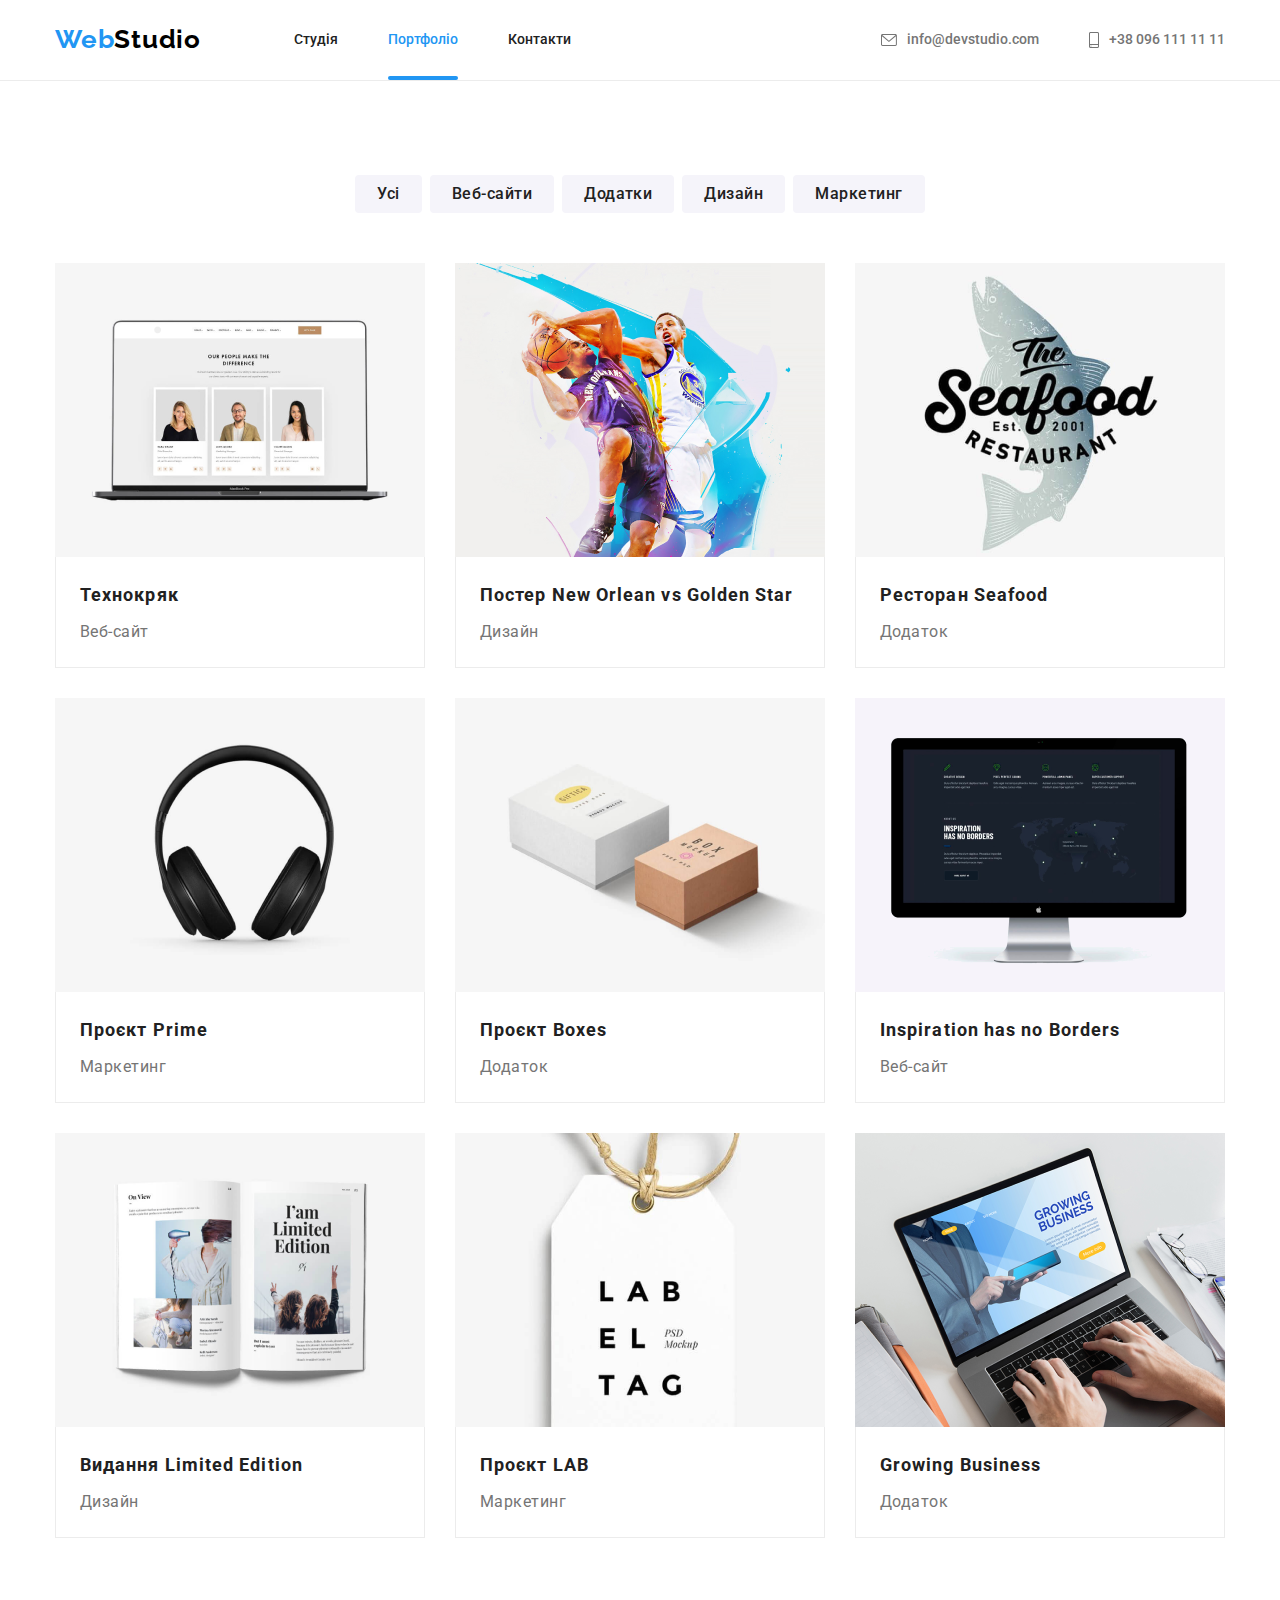
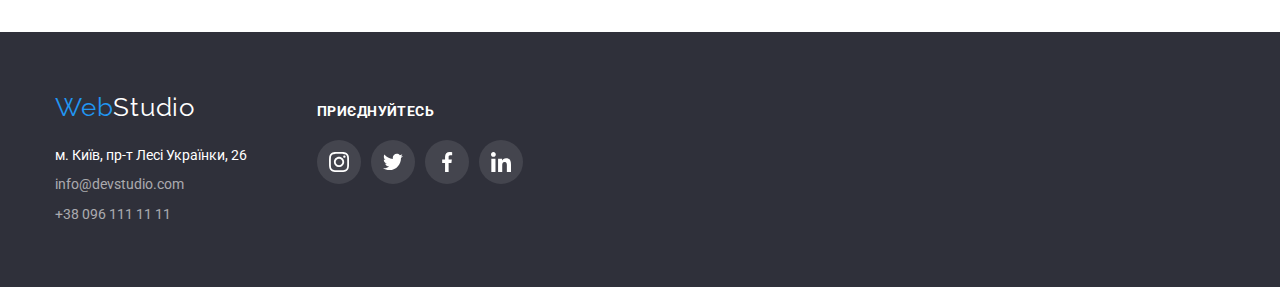
==== portfolio.html @ 10135404 "1" ====
<!DOCTYPE html>
<html lang="uk">

<head>
    <meta charset="UTF-8">
    <meta http-equiv="X-UA-Compatible" content="IE=edge">
    <meta name="viewport" content="width=device-width, initial-scale=1.0">
    <title>Document</title>
    <link rel="stylesheet" href="https://cdnjs.cloudflare.com/ajax/libs/modern-normalize/1.1.0/modern-normalize.min.css">
    <link rel="stylesheet" href="./css/styles.css">
    <link rel="preconnect" href="https://fonts.googleapis.com">
    <link rel="preconnect" href="https://fonts.gstatic.com" crossorigin>
    <link href="https://fonts.googleapis.com/css2?family=Raleway:wght@700&family=Roboto:wght@400;500;700&display=swap"
        rel="stylesheet">
</head>

<body>
    <header class="header">
    <div class="container header-conteiner">
        <nav class="header-nav">
        <a class="link-logo" href="/">Web<span class="logo-second">Studio</span></a>
        <ul class="general-menu">
            <li>
                <a class="link-nav " href="./index.html">Студія</a>
            </li>
            <li>
                <a class="link-nav current" href="#">Портфоліо</a>
            </li>
            <li>
                <a class="link-nav" href="#">Контакти</a>
            </li>
        </ul>
        </nav>
        <ul class="general-kontakt">
            <li>
                <a class="link-contakt" href="info@devstudio.com">
                    <svg class="header-icon" width="16" height="12">
                        <use href="./images/icons.svg#icon-envelope"></use>
                    </svg>info@devstudio.com</a>
            </li>
            <li>
                <a class="link-contakt" href="+380961111111">
                    <svg class="header-icon" width="10" height="16">
                        <use href="./images/icons.svg#icon-smartphone"></use>
                    </svg>+38 096 111 11 11</a>
            </li>
        </ul>
    </div>
    </header>
    <main>
        <section class="section-portfolio">
        <div class="container">
        <ul class="secondary-menu">
            <li>
            <button  class="secondary-button" type="button">Усі</button>
            </li>
            <li>
                <button class="secondary-button" type="button">Веб-сайти</button>
            </li>
            <li>
                <button  class="secondary-button" type="button">Додатки</button>
            </li>
            <li>
                <button class="secondary-button" type="button">Дизайн</button>
            </li>
            <li>
                <button class="secondary-button" type="button">Маркетинг</button>
            </li>
        </ul>
        <h1 class="visually-hidden">Наші роботи</h1>
        <ul class="portfolio-card">
            <li class="container-portfolio"><a class="portfolio-link" href="#">
                <div class="img-portfolio"> <img  src="./images/portfolio1.jpg.png" alt="tehnohryak" width="370"  />
                    <p class="portfolio-opus">Ресурс пропонує комплексні пропозиції з різним рівнем функціоналу та сервісів. Все це дозволить відвідувачу
                        отримати
                        вичерпні відомості про компанію чи приватну особу.
                    </p>
                    </div>
                <div class="portfolio-text">
                <h3 class="title-text">Технокряк</h3>
                <p class="title-description">Веб-сайт</p>
            </div>
                </a>
            </li>
            <li class="container-portfolio">
                <a class="portfolio-link" href="#">
                    <div class="img-portfolio">
                    <img src="./images/portfolio2.jpg.png" alt="New Orlean vs Golden Star" width="370" />
                <p class="portfolio-opus">Ресурс пропонує комплексні пропозиції з різним рівнем функціоналу та сервісів. Все це
                    дозволить відвідувачу
                    отримати
                    вичерпні відомості про компанію чи приватну особу.
                </p>
                </div>
                    <div class="portfolio-text">
                <h3 class="title-text">Постер New Orlean vs Golden Star</h3>
                <p class="title-description">Дизайн</p>
                </div>
                </a>
            </li>
            <li class="container-portfolio">
                <a class="portfolio-link" href="#">
                    <div class="img-portfolio">
                    <img src="./images/portfolio3.jpg.png" alt="restaurant Seafood" width="370" />
                <p class="portfolio-opus">Ресурс пропонує комплексні пропозиції з різним рівнем функціоналу та сервісів. Все це
                    дозволить відвідувачу
                    отримати
                    вичерпні відомості про компанію чи приватну особу.
                </p>
                </div>
                    <div class="portfolio-text">
                <h3 class="title-text">Ресторан Seafood</h3>
                <p class="title-description">Додаток</p>
                </div>
                </a>
            </li>
            <li class="container-portfolio">
            <a class="portfolio-link" class="portfolio-link" href="#">
            <div class="img-portfolio">
                <img src="./images/portfolio4.jpg.png" alt="project Prime" width="370" />
                <p class="portfolio-opus">Ресурс пропонує комплексні пропозиції з різним рівнем функціоналу та сервісів. Все це
                    дозволить відвідувачу
                    отримати
                    вичерпні відомості про компанію чи приватну особу.
                </p>
                </div>
                <div class="portfolio-text">
                <h3 class="title-text">Проєкт Prime</h3>
                <p class="title-description">Маркетинг</p>
                </div>
                </a>
            </li>
            <li class="container-portfolio">
                <a class="portfolio-link" href="#">
                <div class="img-portfolio">
                    <img src="./images/portfolio5.jpg.png" alt="project Boxes" width="370" />
                <p class="portfolio-opus">Ресурс пропонує комплексні пропозиції з різним рівнем функціоналу та сервісів. Все це
                    дозволить відвідувачу
                    отримати
                    вичерпні відомості про компанію чи приватну особу.
                </p>
                </div>
                    <div class="portfolio-text">
                <h3 class="title-text">Проєкт Boxes</h3>
                <p class="title-description">Додаток</p>
                </div>
                </a>
            </li>
             <li class="container-portfolio">
                <a class="portfolio-link" href="#">
                <div class="img-portfolio">
                    <img src="./images/portfolio6.jpg.png" alt="Inspiration has no Borders" width="370" />
                <p class="portfolio-opus">Ресурс пропонує комплексні пропозиції з різним рівнем функціоналу та сервісів. Все це
                    дозволить відвідувачу
                    отримати
                    вичерпні відомості про компанію чи приватну особу.
                </p>
                </div>
                    <div class="portfolio-text">
                <h3 class="title-text">Inspiration has no Borders</h3>
                <p class="title-description">Веб-сайт</p>
                </div>
                </a>
            </li>
            <li class="container-portfolio">
                <a class="portfolio-link" href="#">
                <div class="img-portfolio">
                    <img src="./images/portfolio7.jpg.png" alt="edition Limited Edition" width="370" />
            <p class="portfolio-opus">Ресурс пропонує комплексні пропозиції з різним рівнем функціоналу та сервісів. Все це
                дозволить відвідувачу
                отримати
                вичерпні відомості про компанію чи приватну особу.
            </p>
            </div>
                    <div class="portfolio-text">
                <h3 class="title-text">Видання Limited Edition</h3>
                <p class="title-description">Дизайн</p>
                </div>
                </a>
            </li>
            <li class="container-portfolio">
                <a class="portfolio-link" href="#">
                    <div class="img-portfolio">
                    <img src="./images/portfolio8.jpg.png" alt="project lab" width="370" />
                <p class="portfolio-opus">Ресурс пропонує комплексні пропозиції з різним рівнем функціоналу та сервісів. Все це
                    дозволить відвідувачу
                    отримати
                    вичерпні відомості про компанію чи приватну особу.
                </p>
                </div>
                    <div class="portfolio-text">
                <h3 class="title-text">Проєкт LAB</h3>
                <p class="title-description">Маркетинг</p>
                </div>
                </a>
            </li>
            <li class="container-portfolio">
                <a class="portfolio-link" href="#">
                    <div class="img-portfolio">
                    <img src="./images/portfolio9.jpg.png" alt="Growing Business" width="370" />
                <p class="portfolio-opus">Ресурс пропонує комплексні пропозиції з різним рівнем функціоналу та сервісів. Все це
                    дозволить відвідувачу
                    отримати
                    вичерпні відомості про компанію чи приватну особу.
                </p>
                </div>
                    <div class="portfolio-text">
                <h3 class="title-text">Growing Business</h3>
                <p class="title-description">Додаток</p>
                </div>
                </a>
            </li>
        </ul>
        </div>
        </section>
    </main>
<footer class="section-footer">
    <div class="footer-all">
        <div class="container-adress">
            <a class="link-footer" href="/">Web<span
                    class="logo-second-footer">Studio</span></a>
            <address>
                <ul>
                    <li class="location-address"><a class="link-address" href="/">м. Київ, пр-т Лесі Українки, 26</a>
                    </li>
                    <li class="location-address"><a class="link-information"
                            href="info@devstudio.com">info@devstudio.com</a></li>
                    <li class="location-address"><a class="link-information" href="+380961111111">+38 096 111 11 11</a>
                    </li>
                </ul>
            </address>
        </div>
        <div class="footer-net">
            <p class="text-net">Приєднуйтесь</p>
            <ul class="footer-soc">
                <li>
                    <a href="" class="soc-link">
                        <svg class="footer-icon" width="20" height="20">
                            <use href="./images/icons.svg#icon-instagram"></use>
                        </svg>
                    </a>
                </li>
                <li>
                    <a href="" class="soc-link">
                        <svg class="footer-icon" width="20" height="20">
                            <use href="./images/icons.svg#icon-twitter"></use>
                        </svg>
                    </a>
                </li>
                <li>
                    <a href="" class="soc-link">
                        <svg class="footer-icon" width="20" height="20">
                            <use href="./images/icons.svg#icon-facebook"></use>
                        </svg>
                    </a>
                </li>
                <li>
                    <a href="" class="soc-link">
                        <svg class="footer-icon" width="20" height="20">
                            <use href="./images/icons.svg#icon-linkedin"></use>
                        </svg>
                    </a>
                </li>
            </ul>
        </div>
    </div>
</footer>
</body>

</html>
---- css/styles.css ----
:root {
    --color-primary: #757575;
    --color-brand: #2196f3;
    --color-accent: #212121;
    --color-active: #188CE8;
    --color-secondary-section: #f5f5f5;
    --collo-button: #f5f4fA;
    --color-section: #2f303a;
    --color-container: #eeeeee;
    --color-background: #ffffff;
}

body {
    color: var(--color-primary);
    font-size: 14px;
    font-family: "Roboto", sans-serif;
    font-weight: 400;
    background-color: var(--color-background)
}
ul {
    list-style-type: none;
}
 
h1,
h2,
h3,
h4,
h5,
h6,
p,
ul {
    padding: 0;
    margin: 0;
}

img {
    display: block;
    max-width: 100%;
    height: auto;

}

.section {
    padding-top: 94px;
    padding-bottom: 94px;
}

.section-portfolio {
    padding-bottom: 94px;
    padding-top: 94px;
}

.container {
    width: 100%;
    max-width: 1200px;
    margin: 0 auto;
    padding: 0 15px;

}
 
.section:nth-child(2) {
   padding-bottom: 0;
}

.content-img {
display: flex;
width: 270px;
height: 120px;
border-radius: 4px;
background-color: var(--collo-button);
margin-bottom: 30px;
justify-content: center;
align-items: center;
}


/* soc section*/
/* soc section*/

.command-soc {
    display: flex;
    justify-content: center;
    gap: 10px;
    padding-bottom: 30px;
}

.kommand-link {
    height: 44px;
    width: 44px;
    display: flex;
    align-items: center; 
    justify-content: center;
    border-radius: 50%;
    cursor: pointer;
    transition: background-color 250ms;
        transition-timing-function: cubic-bezier(0.4, 0, 0.2, 1);
}

.kommand-link:hover {
    background-color: var(--color-brand);
}

.net-icon {
    fill: #afb1b8;
    transition: fill 250ms;
    transition-timing-function: cubic-bezier(0.4, 0, 0.2, 1);
}

.kommand-link:hover .net-icon {
    fill: var(--color-background);
}



/* header */
/* header */
.header {
    padding: 24px 0 25px 0;
    border: 1px; 
    border-color: #ECECEC;
    border-bottom-style: solid;
}

.header-conteiner {
    display: flex;
    align-items: center;
}

.header-nav {
    flex-grow: 1;
    display: flex;
    align-items: center;
}

.link-logo {
    color: var(--color-brand);
    text-decoration: none;
    line-height: 1.2;
    font-family: Raleway;
    letter-spacing: 0.03em;
    font-weight: 700;
    font-size: 26px;

}

.logo-second {
    color: #000000;
}

.logo-second-footer {
    color: var(--color-background);
}

.general-menu {
    display: flex;
    gap: 50px;
    margin-left: 93px;
}

.link-nav {
    position: relative;
    position: relative;
    color: var(--color-accent);
    text-decoration: none;
    line-height: 1.14;
    font-weight: 500;
    transition: color 250ms;
    transition-timing-function: cubic-bezier(0.4, 0, 0.2, 1);
}


.link-nav:hover {
    color: var(--color-brand);
}

.link-nav:focus {
    color: var(--color-brand);
    font-weight: 500;
}

.link-nav:active {
    color: var var(--color-brand);
    font-weight: 500;
}

.link-nav.current {
    color: var(--color-brand);
}

.link-nav.current::after {
    position: absolute;
    display: block;
    width: 100%;
    height: 4px;
    margin-top: 28px;
    border-radius: 2px;
    background-color: var(--color-brand);
    content: '';
}


.general-kontakt {
    display: flex;
    gap: 50px;
}

.link-contakt {
    display: flex;
    align-items: center;
    color: var(--color-primary);
    text-decoration: none;
    line-height: 1.17;
    font-weight: 500; 
    transition: color 250ms;
    transition-timing-function: cubic-bezier(0.4, 0, 0.2, 1);
}

.header-icon {
    margin-right: 10px;
    fill: currentColor;
}

.link-contakt:hover {
    color: var(--color-brand); 
}
 

.link-contakt:focus {
    color: var(--color-active);
}

.link-contakt:active {
    color: var(--color-active);
}


/* base section*/
/* base section*/

.primary-section {
margin: 0 auto;
    background: var(--color-section);
    padding: 200px 0 200px 0;
    text-align: center;
    width: 100%;
    max-width: 1600px;
    height: 600px;
    align-content: center;
    background-image: linear-gradient(rgba(47, 48, 58, 0.4), rgba(47, 48, 58, 0.4)),
        url(../images/first.png);
    background-size: auto;
    background-repeat: no-repeat;
}

.list-text {
    display: flex;
    gap: 30px;
}

.list-content {
    width: 270px;
    text-align: left;
}

.section-sabtitle {
    margin-bottom: 10px;
    color: var(--color-accent);
    text-transform: uppercase;
    line-height: 1.14;
    font-weight: 700;
    letter-spacing: 0.03em;
}

.text-rede {
    line-height: 1.7;
    font-weight: 400;
    letter-spacing: 0.03em;
}

.section-caption {
    margin-bottom: 50px;
    color: var(--color-accent);
    line-height: 1.17;
    font-size: 36px;
    font-weight: 700;
    letter-spacing: 0.03em;
    text-align: center;
}

.pfoto-list {
    display: flex;
    gap: 30px;
    margin-top: 0;
}

.section-third {
    background-color: var(--collo-button);
    padding: 94px 0;
}

.command-list {
    display: flex;
    gap: 30px;
}

.team-card {
    background-color: var(--color-background);
    display: block;
    max-width: 100%;
    height: auto;
    border-radius: 0px 0px 4px 4px; 
    box-shadow: 0px 1px 3px rgba(0, 0, 0, 0.12),
        0px 1px 1px rgba(0, 0, 0, 0.14),
        0px 2px 1px rgba(0, 0, 0, 0.2);
}

.section-subject {
    padding-top: 30px;
    margin-bottom: 10px;
    color: var(--color-accent);
    line-height: 1.17;
    font-size: 16px;
    font-weight: 500;
    letter-spacing: 0.03em;
    text-align: center;
}

.text-desc {
    margin-bottom: 16px;
    line-height: 1.17;
    font-weight: 400;
    font-size: 16px;
    letter-spacing: 0.03em;
    text-align: center;
}

.conteinar-clients {
    display: flex;
    padding: 94px 0 94px;
}

.client-list {
    display: flex;
    gap: 30px;
}

.client-card {
    width: calc((100% - 15px) / 6);
    display: flex;

}

.klient-link:hover {
    border-color: var(--color-brand);
    fill: var(--color-brand);

}

.klient-link {
    width: 170px;
    height: 92px;
    display: flex;
    align-items: center;
    justify-content: center;
    border: 1px solid;
    border-radius: 4px;
    fill: #AFB1B8;
    border-color: #AFB1B8;
    transition: border-color 250ms, fill 250ms;
        transition-timing-function: cubic-bezier(0.4, 0, 0.2, 1);
}

.visually-hidden {
    position: absolute;
    white-space: nowrap;
    width: 1px;
    height: 1px;
    overflow: hidden;
    border: 0;
    padding: 0;
    clip: rect(0 0 0 0);
    clip-path: inset(50%);
    margin: -1px;
}

.portfolio-card {
    display: flex;
    flex-wrap: wrap;
    gap: 30px;
}

.container-portfolio {
    max-width: 370px;
}



/*section-text*/

.hero-title {
    color: var(--color-background);
    text-transform: uppercase;
    line-height: 1.36;
    font-size: 44px;
    font-weight: 900;
    letter-spacing: 0.06em;
    padding: 0;
    width: 696px;
    margin: 0 auto 30px auto;
    text-align: center;
}



.portfolio-text {
border: 1px #ECECEC solid;
padding: 20px 24px 20px 24px;
border-top: none;
}




.title-text {
    color: var(--color-accent);
    line-height: 2;
    font-size: 18px;
    font-weight: 700;
    text-decoration: none;
    letter-spacing: 0.06em; 
    text-align: left;
    margin-bottom: 4px;
}

.title-description {
    color: var(--color-primary);
    line-height: 1.88;
    font-weight: 400;
    font-size: 16px;
    letter-spacing: 0.03em;
    text-align: left; 
}



/* section-button*/
/* section-button*/
.hero-container {
    display: flex;
    justify-content: center;
}

.primery-button {
   display: inline-block;
   color: var(--color-background);
   background-color: var(--color-brand);
   margin: 0 auto;
   padding: 10px 32px;
   font-weight: 700;
   letter-spacing: 0.06em;
   font-size: 16px;
   line-height: 1.88;
   border: 0;
   text-align: center;
   font-family: inherit;
   cursor: pointer;
   min-width: 216px;
   border-radius: 4px; 
}

.button-form{
    display: block;
    color: var(--color-background);
    background-color: var(--color-brand);
    margin: 0 auto;
    padding: 10px 52px;
    font-weight: 700;
    letter-spacing: 0.06em;
    font-size: 16px;
    line-height: 1.88;
    border: 0;
    text-align: center;
    font-family: inherit;
    cursor: pointer;
    width: 200px;
    height: 50px;
    border-radius: 4px;
    box-shadow: 0px 1px 3px rgba(0, 0, 0, 0.12), 0px 1px 1px rgba(0, 0, 0, 0.14), 0px 2px 1px rgba(0, 0, 0, 0.2);
}

.footer-button {
    display: flex;
    width: 200px;
    height: 50px;
    border: 0;
    align-items: center;
    justify-content: center;
    font-weight: 700;
    font-size: 16px;
    line-height: 1.88;
    letter-spacing: 0.06em;
    gap: 10px;
    border-radius: 4px;
    margin: 0 auto;
    background-color: var(--color-brand);
    color: var(--color-background);
    cursor: pointer;
}

.subs-icon {
    fill: var(--color-background);
}


.primery-button:hover {
    color: var(--color-background);
    background-color: var(--color-brand); 
}

.primery-button:active {
    color: var(--color-background);
    background-color: var(--color-active);
} 

.secondary-button {
    color: var(--color-accent);
    background-color: var(--collo-button);
    padding: 6px 22px;
    border: 0;
    line-height: 1.62;
    font-size: 16px;
    font-weight: 500;
    letter-spacing: 0.03em;
    cursor: pointer;
    text-align: center;
    font-family: inherit;
    border-radius: 4px;
    transition: background-color 250ms, color 250ms, box-shadow 250ms;
        transition-timing-function: cubic-bezier(0.4, 0, 0.2, 1);
}

.secondary-button:hover {
    color: var(--color-background);
    background-color: var(--color-brand); 
    box-shadow: 0px 3px 1px rgba(0, 0, 0, 0.1),
        0px 1px 2px rgba(0, 0, 0, 0.08),
        0px 2px 2px rgba(0, 0, 0, 0.12);;
}
.secondary-button:active {
    color: var(--color-background);
    background-color: var(--color-active);
}

.secondary-menu {
    display: flex;
    justify-content: center;
    gap: 8px;
    align-items: center;
    margin-bottom: 50px;
}
 

 /* footer */
 /* footer */

 .section-footer {
     background: var(--color-section);
     text-align: left;
     padding-top: 60px;
     padding-bottom: 60px;

}

.footer-all {
     display: flex;
     gap: 70px;
     align-items: baseline;
     width: 100%;
     max-width: 1200px;
     margin: 0 auto;
     padding: 0 15px;
 }

 .link-footer {
     text-decoration: none;
     color: var(--color-brand);
     line-height: 1.2;
     font-family: Raleway;
     font-size: 26px;
     letter-spacing: 0.03em;
     display: inline-block;
     margin-bottom: 20px;
     display: block;
     text-align: left;

}



.location-address:last-child {
    margin-bottom: 0;
}


.link-address:hover {
    color: var(--color-brand);
}

.link-address:focus {
    color: var(--color-active);
}

.link-address:active {
    color: var(--color-active);
}

 .footer-net {
     width: 206px;
     height: 80px;
 }

.text-net {
    color: var(--color-background);
    text-transform: uppercase;
    line-height: 1.17;
    font-size: 14px;
    font-weight: 700;
    letter-spacing: 0.03em;
    padding: 0;
    width: 116px;
    margin: 0 auto 20px 0;

}

.footer-soc {
    display: flex;
    gap: 10px;
}

.footer-icon {
    fill: var(--color-background);
}

.soc-link {
    height: 44px;
    width: 44px;
    display: flex;
    align-items: center;
    justify-content: center;
    border-radius: 50%;
    cursor: pointer;
    background-color: rgba(255, 255, 255, 0.1);
    transition: background-color 250ms;
        transition-timing-function: cubic-bezier(0.4, 0, 0.2, 1);
}

.soc-link:hover {
    background-color: var(--color-brand);
}

 .link-address {
     color: var(--color-background);
     text-decoration: none;
     font-weight: 400;
     line-height: 1.71;
     font-style: normal;
    transition: color 250ms;
        transition-timing-function: cubic-bezier(0.4, 0, 0.2, 1);
 }

 .link-information {
     color: rgba(255, 255, 255, 0.6);
     text-decoration: none;
     font-weight: 400;
     line-height: 1.71;
     font-style: normal;
    transition: color 250ms;
        transition-timing-function: cubic-bezier(0.4, 0, 0.2, 1);
 }
 

 .link-information:hover {
     color: var(--color-brand);
 }

 .link-information:focus {
     color: var(--color-active);
 }

 .link-information:active {
     color: var(--color-active);
 }


 .kontakt-footer {
     color: rgba(255, 255, 255, 0.6);
 }

 .location-address {
     text-align: left;
     display: block;
     margin-bottom: 6px;
    
 }

 
.command-all {
    display: block;
    margin-bottom: 30px;
}

/*model*/
.backdrop {
    position: fixed;
    top: 0;
    left: 0;
    width: 100%;
    height: 100%;
    z-index: 1;
    background-color: rgba(0, 0, 0, 0.2);
    opacity: 1;
    transition: opacity 250ms, visibility 250ms ;
    transition-timing-function: cubic-bezier(0.4, 0, 0.2, 1);
}

.model {
    position: absolute;
    top: 50%;
    left: 50%;
    transform: translate(-50%, -50%) scale(1);
    width: 528px;
    height: 581px;
    background-color: var(--color-background);
    border-radius: 4px;
    padding: 40px;
    box-shadow: 0px 1px 3px rgba(0, 0, 0, 0.12),
        0px 1px 1px rgba(0, 0, 0, 0.14),
        0px 2px 1px rgba(0, 0, 0, 0.2);
        
}

.is-hidden {
    opacity: 0;
    visibility: hidden;
    pointer-events: none;
}


.model-close {
    position: absolute;
    display: flex;
    align-items: center;
    justify-content: center;
    top: 14px;
    right: 14px;
    width: 30px;
    height: 30px;
    padding: 6px;
    cursor: pointer;
    background-color: var(--color-background);
    border: 1px solid rgba(0, 0, 0, 0.1);
    border-radius: 50%;
}

.model-close:hover {
    fill: var(--color-brand);
}

.model-close:focus {
    fill: var(--color-brand);
}

.model-icon {
    display: flex;
        align-items: center;
        justify-content: center;
        position: absolute;
}

.portfolio-opus {
    position: absolute;
    top: 0;
    left: 0;
    width: 100%;
    height: 100%;
    font-size: 18px;
    font-weight: 400;
    letter-spacing: 0.03em;
    line-height: 1.55;
    text-align: left;
    padding: 63px 24px;
    color: var(--color-background);
    background-color: rgba(33, 150, 243, 0.9);
    transform: translateY(100%);
    transition: transform 250ms;
    transition-timing-function: cubic-bezier(0.4, 0, 0.2, 1);

}

.portfolio-link {
    display: block;
    text-decoration: none;
    transition: box-shadow 250ms;
    transition-timing-function: cubic-bezier(0.4, 0, 0.2, 1);
}

.portfolio-link:hover {
    box-shadow: 0px 1px 1px rgba(0, 0, 0, 0.12),
        0px 4px 4px rgba(0, 0, 0, 0.06),
        1px 4px 6px rgba(0, 0, 0, 0.16);
    ;
}


.img-portfolio {
    position: relative;
    overflow: hidden;
}

.portfolio-link:hover .portfolio-opus {
    transform: translateY(0);
}


.caption-img {
    position: relative;
}

.img-text {
    position: absolute;
    display: flex;
    justify-content: center;
    align-items: center;
    width: 100%;
    height: 70px;
    font-size: 14px;
    font-weight: 700;
    letter-spacing: 0.03em;
    line-height: 1.14;
    transform: translateY(-100%);
    color: var(--color-background);
    text-transform: uppercase;
    background-color: rgba(47, 48, 58, 0.8);
}

/* FORM*/

.title-form{
    display: block;
    color: var(--color-accent);
    font-size: 20px;
    line-height: 1.15;
    font-weight: 700;
    letter-spacing: 0.03em;
    text-align: center;
    margin-bottom: 12px;
}

.form-label {
    display: block;
    font-size: 12px;
    line-height: 1.16;
    letter-spacing: 0.01em;
    font-weight: 400;
    margin-bottom: 4px;
}

.form-control {
    position: relative;
    margin-bottom: 10px;
}

.form-input {
width: 100%;
height: 40px;
padding: 14px 14px 14px 42px;
border: 1px solid rgba(33, 33, 33, 0.2);
border-radius: 4px;
outline: none;
color: var(--color-primary);
}

.form-input:focus{
    border-color: var(--color-brand);
}

.icon-form{
    position: absolute;
    top: 50%;
    left: 15px;
    transform: translateY(-50%);
    fill: #212121;
}

.form-control:focus-within .icon-form{
    fill: var(--color-brand);
}

.form-textarea{
    width: 100%;
    height: 120px;
    padding: 12px 16px;
    border: 1px solid rgba(33, 33, 33, 0.2);
    border-radius: 4px;
    outline: none;
    font-size: 12px;
    color: rgba(117, 117, 117, 0.5);
    font-weight: 400;
    line-height: 1.16;
    margin-bottom: 20px;
    color: var(--color-primary);
}

.form-textarea:focus{
    border-color: var(--color-brand);
}

.checkbox-input{
appearance: none;
position: absolute;
-webkit-appearance: none;
-moz-appearance: none;
}

.checkbox-label {
    display: flex;
    align-items: center;
    font-size: 14px;
    font-weight: 400;
    line-height: 1.7;
    letter-spacing: 0.03em;
    gap: 8px;
    color: var(--color-primary);
}

.checkbox-icon {
    display: flex;
    align-items: center;
    width: 16px;
    height: 15px;
    border: 2px solid var(--color-accent);
    border-radius: 2px;
    background-color: var(--color-background);
}
.checkbox-conteiner{
    display: flex;
    justify-content: center;
    margin-bottom: 30px;
}

.checkbox-input:checked+ .checkbox-icon {
    background-color: var(--color-brand); border: 0;
}

.icon-checkbox{
    fill: var(--color-background);
}

.license-link {
    color: var(--color-brand);
}

.subs-footer-one {
display: flex;
align-items: flex-end;
gap: 12px;
justify-content: center;
}

.subs-label{
display: block;
padding-bottom: 20px;
color: var(--color-background);
text-transform: uppercase;
font-weight: 700;
font-size: 14px;
line-height: 1.15;
letter-spacing: 0.03em;
}

.subs-input {
width: 358px;
height: 50px;
padding: 15px 16px;
outline: none;
border: 1px solid rgba(255, 255, 255, 0.3);
border-radius: 4px;
color: rgba(255, 255, 255, 0.6);
filter: drop-shadow(0px 4px 4px rgba(0, 0, 0, 0.15));
background-color: var(--color-section);
}
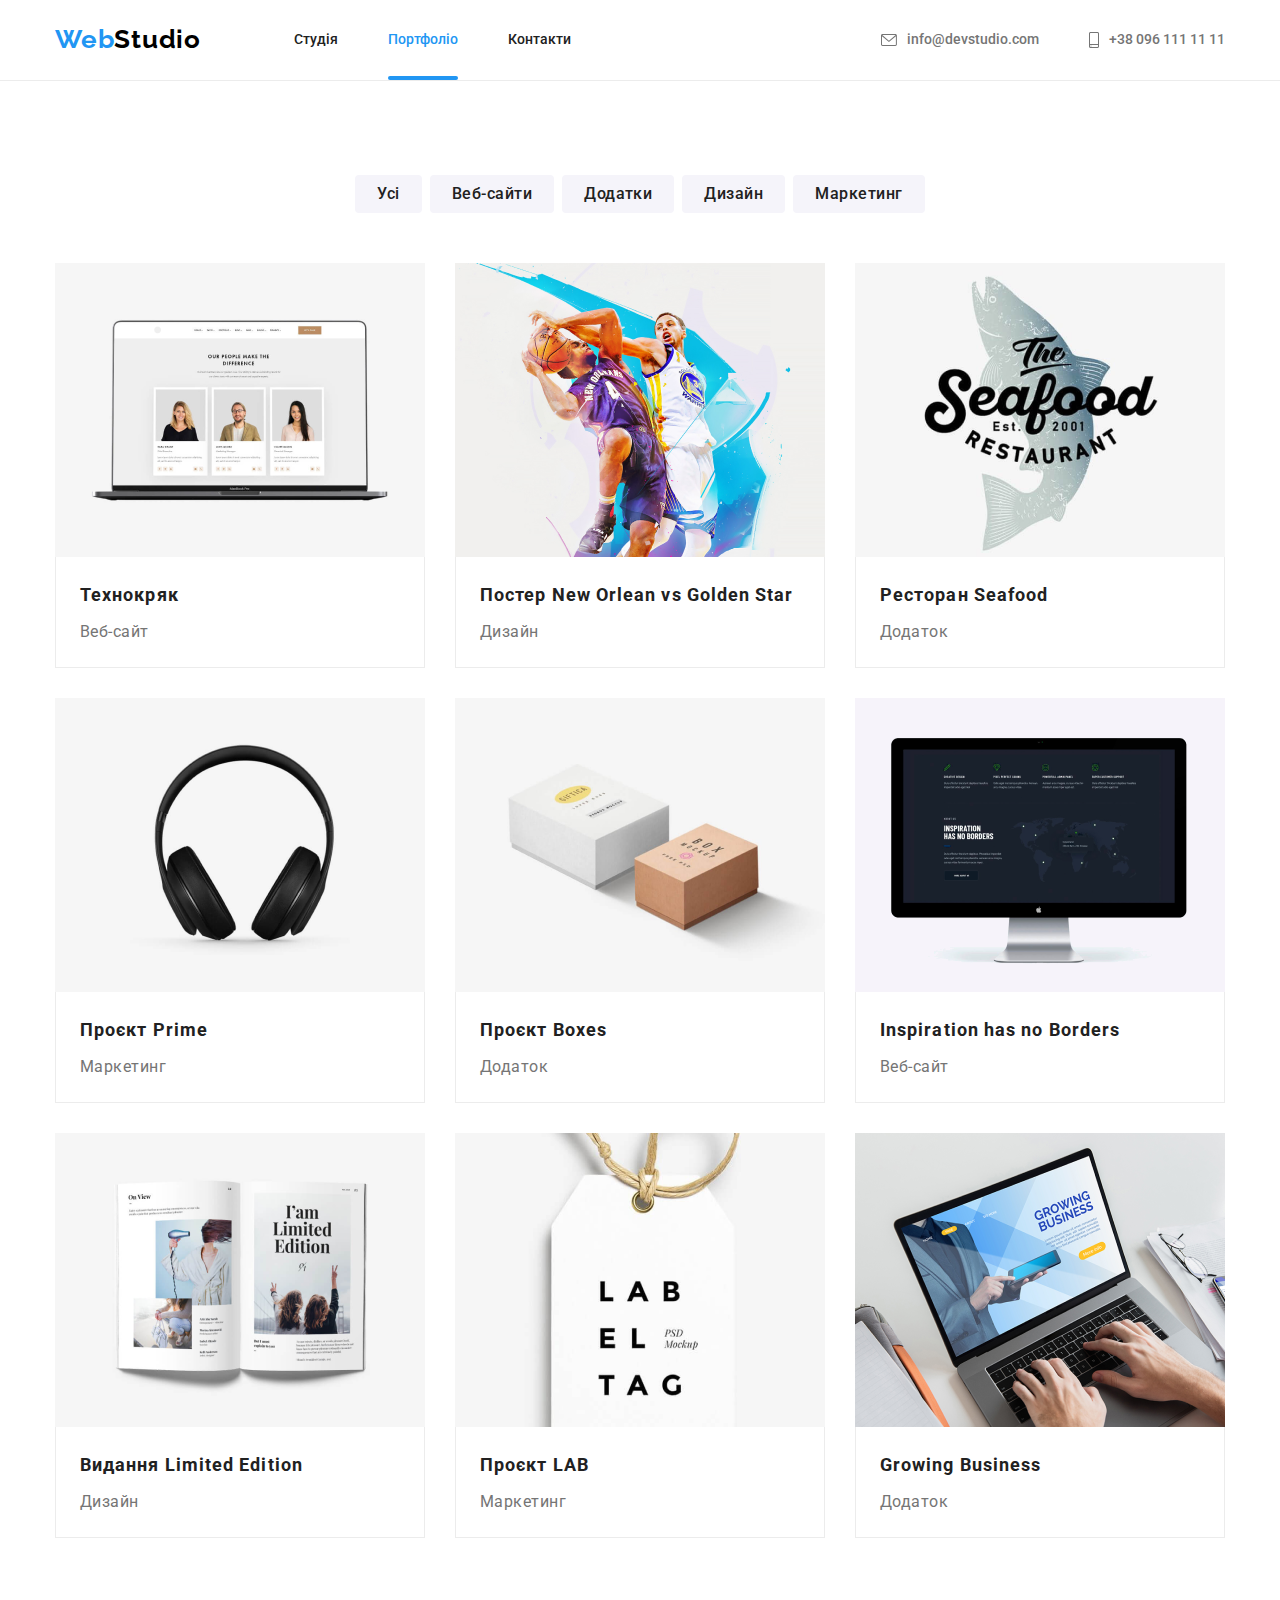
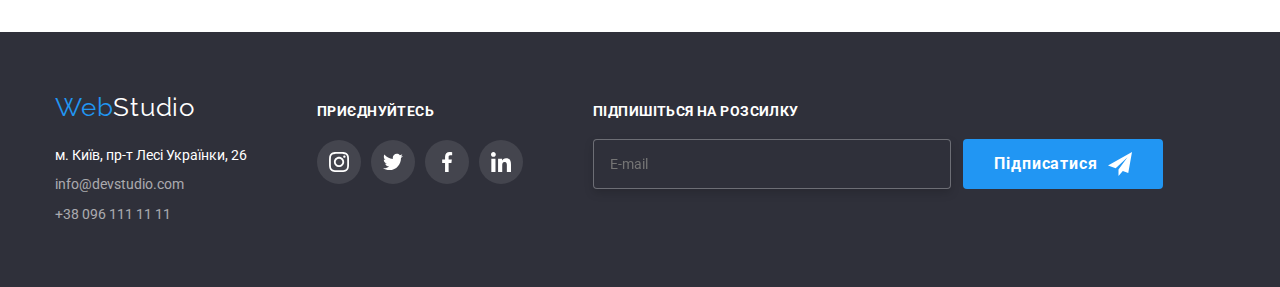
==== commit 0a24423f: "2" ====
--- a/portfolio.html
+++ b/portfolio.html
@@ -262,7 +262,23 @@
                     </a>
                 </li>
             </ul>
-        </div>
+
+        </div>
+<form name="subs-footer">
+    <div class="subs-footer-one">
+        <div class="subs-footer-two">
+            <label class="subs-label" for="write-mail">Підпишіться на розсилку</label>
+            <input class="subs-input" type="email" id="write-mail" name="write-mail" placeholder="E-mail">
+        </div>
+        <div>
+            <button type="submit" class="footer-button">
+                Підписатися
+                <svg class="subs-icon" width="24" height="24">
+                    <use href="./images/icons.svg#icon-icon-send"></use>
+                </svg>
+            </button>
+</form>
+</div>
     </div>
 </footer>
 </body>
